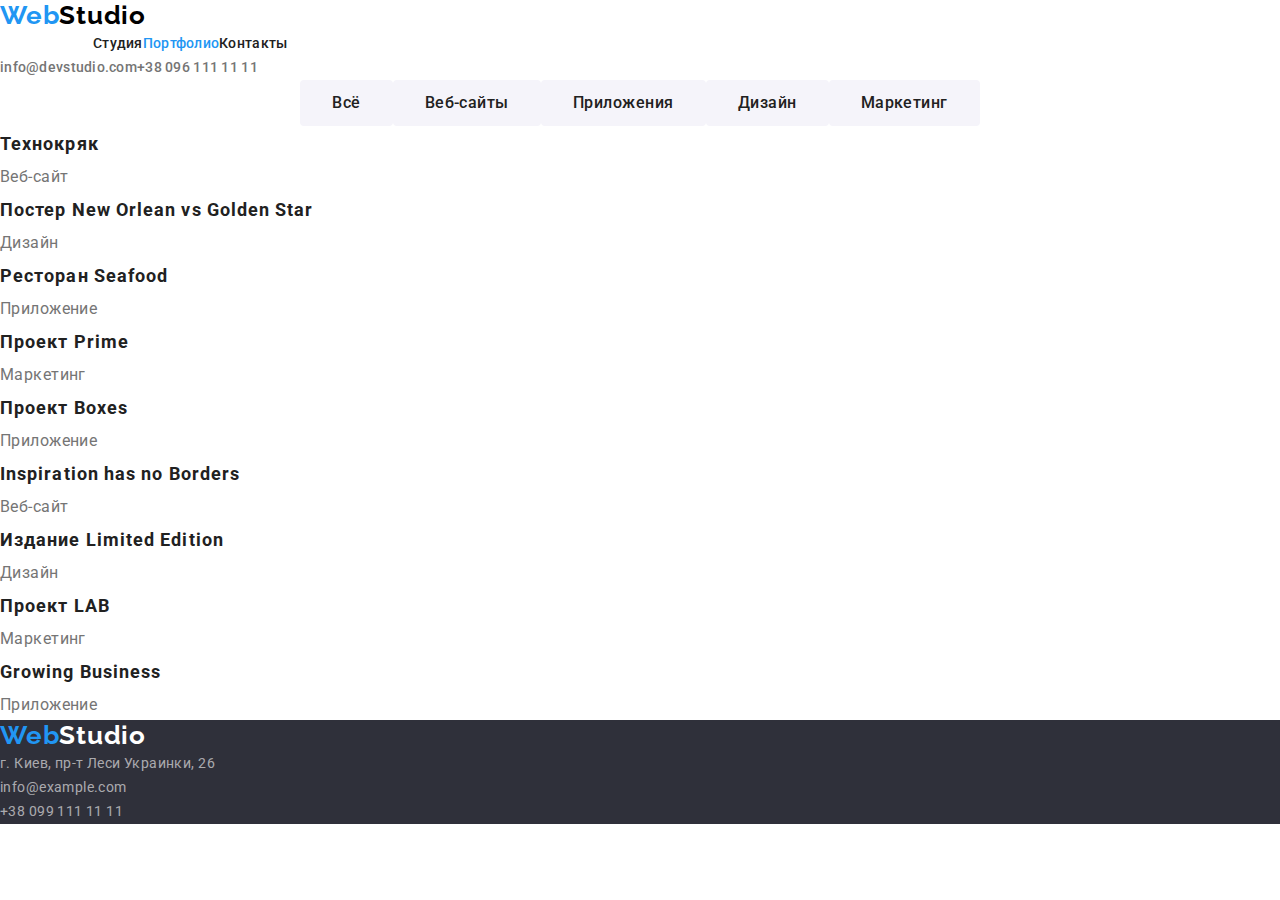
==== portfolio.html @ 2bc674ca "Add files via upload" ====
<!DOCTYPE html>
<html lang="en">
<head>
    <meta charset="UTF-8">
    <meta http-equiv="X-UA-Compatible" content="IE=edge">
    <meta name="viewport" content="width=device-width, initial-scale=1.0">
    <title>Document</title>
    <link rel="preconnect" href="https://fonts.googleapis.com">
    <link rel="preconnect" href="https://fonts.gstatic.com" crossorigin>
    <link href="https://fonts.googleapis.com/css2?family=Raleway:wght@700&family=Roboto:wght@400;500;700;900&display=swap" rel="stylesheet">
    <link rel="stylesheet" href="https://cdnjs.cloudflare.com/ajax/libs/modern-normalize/1.1.0/modern-normalize.min.css">
    <link rel="stylesheet" href="./css/style.css">
</head>
<body>
    <header class="page-header">
        <nav>
             <a href="./index.html" class="logo"><span class="accent">Web</span>Studio</a>
 
             <ul class="site-nav list">
                 <li><a class="link" href="./index.html">Студия</a></li>
                 <li><a class="link current" href="./portfolio.html">Портфолио</a></li>
                 <li><a class="link" href="">Контакты</a></li>
             </ul>
        </nav>
 
         <ul class="site-contacts list">
             <li><a href="" class="link">info@devstudio.com</a></li>
             <li><a href="" class="link">+38 096 111 11 11</a></li>
         </ul>
     </header>

     <main>
         <section>
            <h1 class="visually-hidden">Наши работы</h1>
            <ul class="filter-list list">
                <li><button class="button" type="button">Всё</button></li>
                <li><button class="button" type="button">Веб-сайты</button></li>
                <li><button class="button" type="button">Приложения</button></li>
                <li><button class="button" type="button">Дизайн</button></li>
                <li><button class="button" type="button">Маркетинг</button></li>
            </ul>
            
            <ul class="list">
                <li>
                    <img src="./images/img1.jpg" alt="">
                    <h2 class="title">Технокряк</h2>
                    <p class="text">Веб-сайт</p>
                </li>
                <li>
                    <img src="./images/img2.jpg" alt="">
                    <h2 class="title">Постер New Orlean vs Golden Star</h2>
                    <p class="text">Дизайн</p>
                </li>
                <li>
                    <img src="./images/img3.jpg" alt="">
                    <h2 class="title">Ресторан Seafood</h2>
                    <p class="text">Приложение</p>
                </li>
                <li>
                    <img src="./images/img4.jpg" alt="">
                    <h2 class="title">Проект Prime</h2>
                    <p class="text">Маркетинг</p>
                </li>
                <li>
                    <img src="./images/img5.jpg" alt="">
                    <h2 class="title">Проект Boxes</h2>
                    <p class="text">Приложение</p>
                </li>
                <li>
                    <img src="./images/img6.jpg" alt="">
                    <h2 class="title">Inspiration has no Borders</h2>
                    <p class="text">Веб-сайт</p>
                </li>
                <li>
                    <img src="./images/img7.jpg" alt="">
                    <h2 class="title">Издание Limited Edition</h2>
                    <p class="text">Дизайн</p>
                </li>
                <li>
                    <img src="./images/img8.jpg" alt="">
                    <h2 class="title">Проект LAB</h2>
                    <p class="text">Маркетинг</p>
                </li>
                <li>
                    <img src="./images/img9.jpg" alt="">
                    <h2 class="title">Growing Business</h2>
                    <p class="text">Приложение</p>
                </li>
            </ul>
         </section>

     </main>

     <footer class="footer">
        <a class="logo" href="./index.html"><span class="accent">Web</span>Studio</a>
        <address class="adress">
            <ul class="footer-list list">
                <li><a class="footer-link" href="">г. Киев, пр-т Леси Украинки, 26</a></li>
                <li><a class="footer-link" href="">info@example.com</a><br></li>
                <li><a class="footer-link" href="">+38 099 111 11 11</a></li>
            </ul>
        </address>
    </footer>
    
</body>
</html>
---- css/style.css ----
/* Цвет основного текста #757575 */
/* Вторичный цвет текста #212121 */
/* Фоновый белый  #FFFFFF*/
/* Фоновый серый  #F5F4FA*/
/* Фоновый чёрный  #2F303A*/
/* Акцент #2196F3 */

:root {
    --primery-text-color: #757575;
    --title-text-color: #212121;
    --accent-color: #2196F3;
    --primery-white-color: #fff;
}

body{
    color: var(--primery-text-color);
    background-color: var(--primery-white-color);

    font-family: Roboto, sans-serif;
    font-weight: 400;
    font-size: 14px;
    line-height: 1.71;
    letter-spacing: 0.03em;
}

.heading,
.caption-none {
    display: none;
}

 h1,
 h2,
 h3,
 p{
    margin: 0;
}

img {
    display: block;
}

ul {
    padding: 0;
}

.visually-hidden {
    position: absolute;
    width: 1px;
    height: 1px;
    margin: -1px;
    border: 0;
    padding: 0;
    white-space: normal;
    clip-path: inset(100%);
    clip: rect(0 0 0 0);
    overflow: hidden;
}

.container {
    /* display: flex; */
    width: 1200px;
    margin: 0 auto;
    padding: 0 15px;
    text-align: center;
    outline: 1px solid red;
}

.section-title {
    color: var(--title-text-color);
}

.list {
    list-style: none;
    margin: 0;
}

/* Header */

.page-header,
.logo {
    color:#000000;
    text-decoration: none;
}

.accent {
    color: var(--accent-color);
}

.logo {
    font-family: 'Raleway';
    font-weight: 700;
    font-size: 26px;
    line-height: 1.19;
    letter-spacing: 0.03em;
    }

/* Site nav */

.page-nav {
    display: flex;
    align-items: center;
}

.nav {
    display: flex;
}

.navigation {
    display: flex;
}

.site-nav {
    display: flex;
    margin-left: 93px;
}

.site-contacts {
    display: flex;
}

.site-nav .item + .item,
.site-contacts .item + .item{
    margin-left: 50px;
}

.site-contacts {
    margin-left: auto;
    padding-inline-start: 0px;
}

.site-nav .link {
    color: var(--title-text-color);
    text-decoration: none;

    font-weight: 500;
    font-size: 14px;
    line-height: 1.14;
    letter-spacing: 0.02em;    
}

.site-contacts .link {
    color: var(--primery-text-color);
    text-decoration: none;

    font-weight: 500;
    font-size: 14px;
    line-height: 1.14;
    letter-spacing: 0.02em;
}

.site-nav .link:hover,
.site-contacts .link:hover,
.site-nav .link:focus,
.site-contacts .link:focus {
    color: var(--accent-color);
}

.site-contacts,
.site-nav {
    margin-top: 0;
    margin-bottom: 0;
}

.site-nav .link.current {
color: var(--accent-color);
}

/* Hero */

.hero {
    padding-top: 200px;
    padding-bottom: 200px;
    padding-right: 80px;
    width: 1600px;
    height: 600px;

    color: var(--primery-white-color);
    background-color: #2F303A;
    text-align: center;
}

.hero-title {
    margin-left: auto;
    margin-right: auto;
    margin-bottom: 30px;
    width: 696px;

    font-weight: 900;
    font-size: 44px;
    line-height: 1.36;
    letter-spacing: 0.06em;
    text-transform: uppercase;
    text-align: center;
}

.button {
    padding: 10px 32px;
    border-radius: 4px;

    color: var(--primery-white-color);
    background-color: var(--accent-color);
    font-family: inherit;
    font-weight: 700;
    font-size: 16px;
    line-height: 1.88;

    text-align: center;
    letter-spacing: 0.06em;
}

.filter-list {
    display: flex;
    justify-content: center;
    margin-top: 0;
    margin-bottom: 0;
    padding-inline-start: 0px;
}

.filter-list .button {
    border: none;
    border-radius: 4px;
    color: var(--title-text-color);
    background-color: #F5F4FA;

    font-weight: 500;
    font-size: 16px;
    line-height: 1.62;
    letter-spacing: 0.03em;
}

/* .worcs-list .item {
    margin-left: 8px;
    margin-top: 57px;
    margin-bottom: 50px;
} */

.filter-list .item:first-child {
    margin-left: 0;
}

.filter-list .button:hover,
.filter-list .button:focus {
    color: var(--primery-white-color);
    background-color: var(--accent-color);
}

.list .title {
    color: var(--title-text-color);
    
    font-weight: 700;
    font-size: 18px;
    line-height: 2;
    letter-spacing: 0.06em;
}

.text {
    font-size: 16px;
    line-height: 1.88;
}

/* Section-caption */

.section-caption .list {
    display: flex;
    list-style: none;
}

.caption-list {
    display: flex;
    padding-top: 94px;
    padding-bottom: 94px;
}

.caption-list .item {
    width: 270px;
    margin-right: 30px;
    /* margin-top: 94px;
    margin-bottom: 94px; */
    text-align: left;
    
}

.caption-list .item:last-child {
    margin-right: 0;
}

.section-caption .section-title {
    margin-bottom: 10px;
    font-weight: 700;
    font-size: 14px;
    line-height: 1.14;
    letter-spacing: 0.03em;
    text-transform: uppercase;
    text-decoration: none;
}

/* Section-work */
.section-work .list {
    display: flex;
}

.section-work  .section-title {
    margin-bottom: 50px;
    font-weight: 700;
    font-size: 36px;
    line-height: 1.17;
    text-align: center;
    letter-spacing: 0.03em;
    }

.section-work-list .item{
    margin-right: 30px;
    margin-bottom: 94px;
} 

.section-work-list .item:last-child {
    margin-right: 0;
}

.works-list {
    display: flex;
    flex-wrap: wrap;
    margin: 0;
    padding-inline-start: 0px;
    justify-content: center;
} 

.works-list .item {
    width: 370px;
    margin: 15px 15px 30px 15px;
}

.works-list .item:nth-child(3n) {
    margin-right: 0;
}

/* .flex-item {
    width: 370px;
    margin: 15px;
} */

/* section-team */ 
.section-team-list {
    display: flex;
}

.section-team-list

.section-team {
    background-color: #F5F4FA;
}
.section-team  .section-title {
    font-weight: 700;
    font-size: 36px;
    line-height: 1.17;
    text-align: center;
    letter-spacing: 0.03em;
}

.section-title-name {
    color: var(--title-text-color);
    font-weight: 500;
    font-size: 16px;
    line-height: 1.19;

    letter-spacing: 0.03em;
}
.section-team-text {
    font-size: 16px;
    line-height: 1.19;

    letter-spacing: 0.03em;
}

.card-list {
    margin: 0;
}

/* Footer */

.footer,
.footer .logo {
    background-color: #2F303A;
    color: var(--primery-white-color);
}

.footer .logo {
    font-family: 'Raleway';
    font-weight: 700;
    font-size: 26px;
    line-height: 1.19;

    letter-spacing: 0.03em;
}

.adress {
    font-family: Roboto, sans-serif;
    font-style: normal;
    font-size: 14px;
    line-height: 1.71;

    letter-spacing: 0.03em;
    }

.footer-link {
    color: rgba(255, 255, 255, 0.6);
    text-decoration: none;
    font-size: 14px;
    line-height: 1.71;

    letter-spacing: 0.03em;
}
.footer-link:hover,
.footer-link:focus {
    color: var(--accent-color);
}
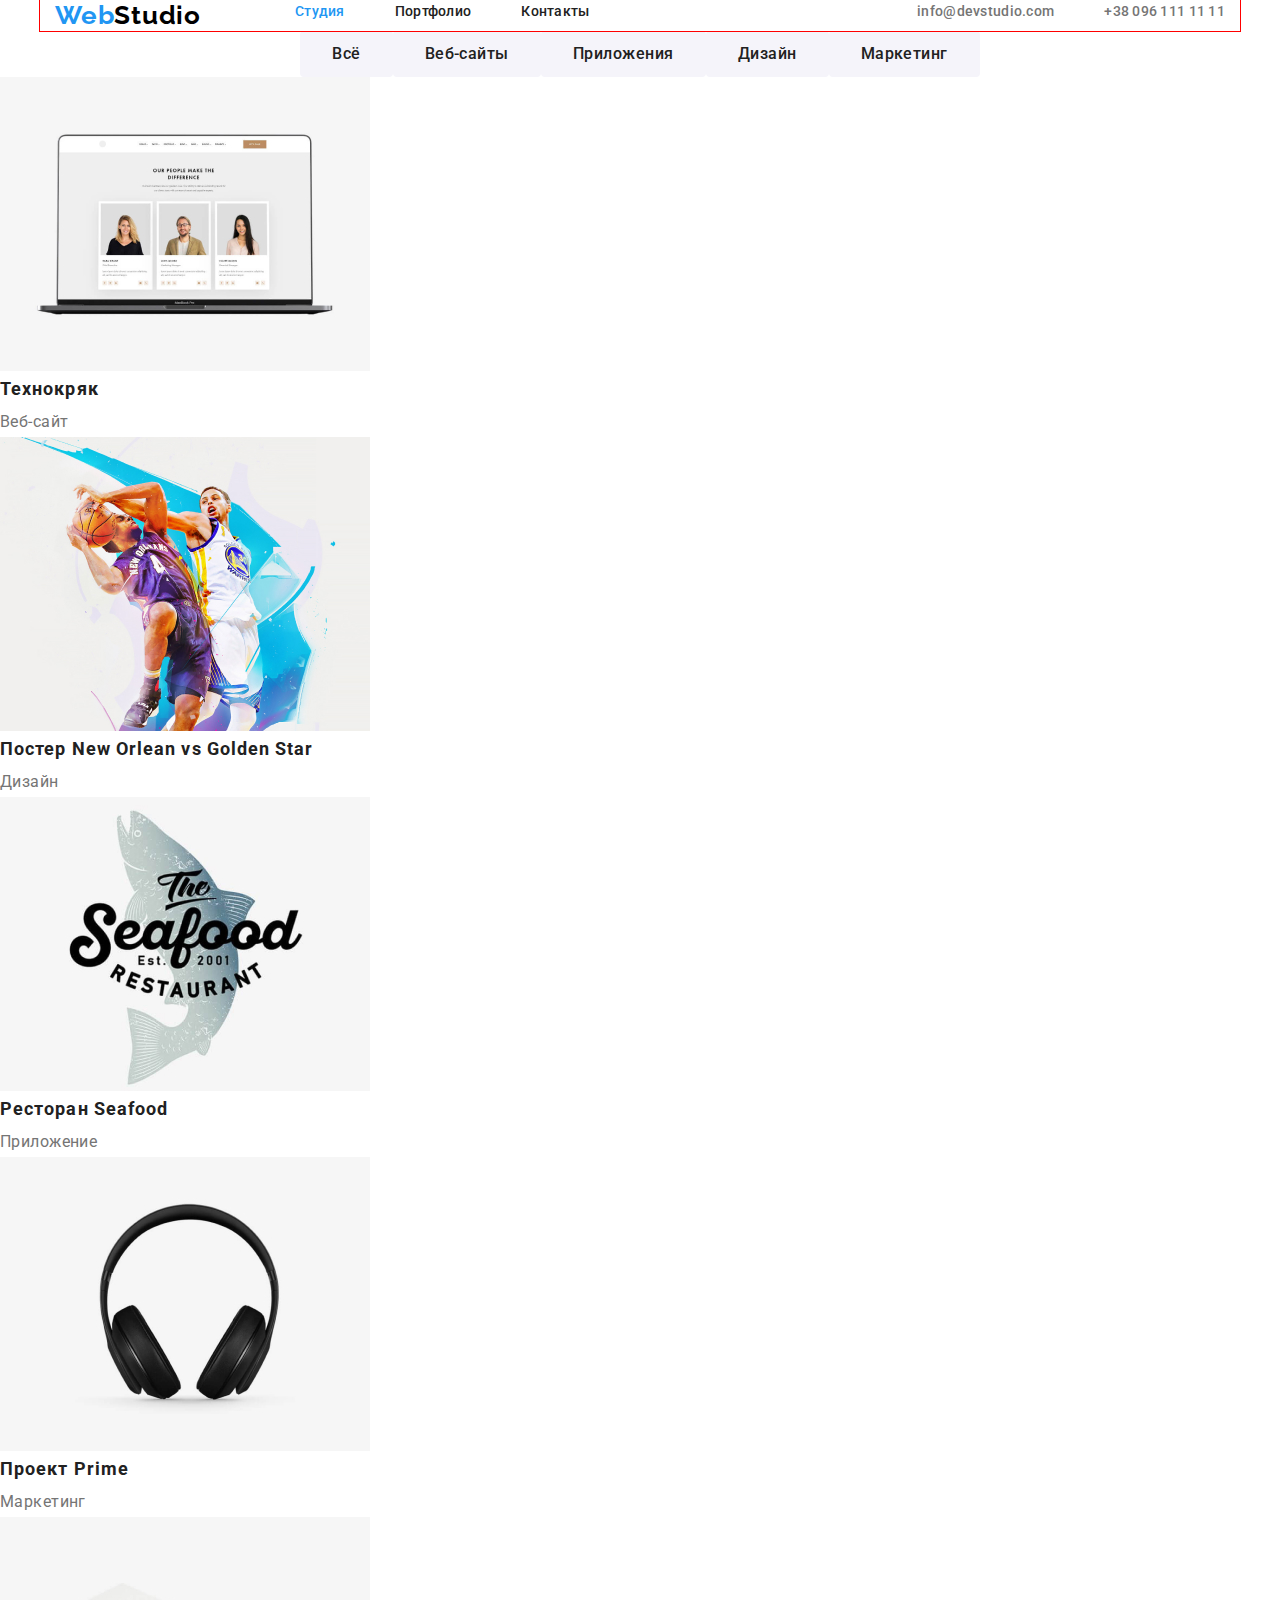
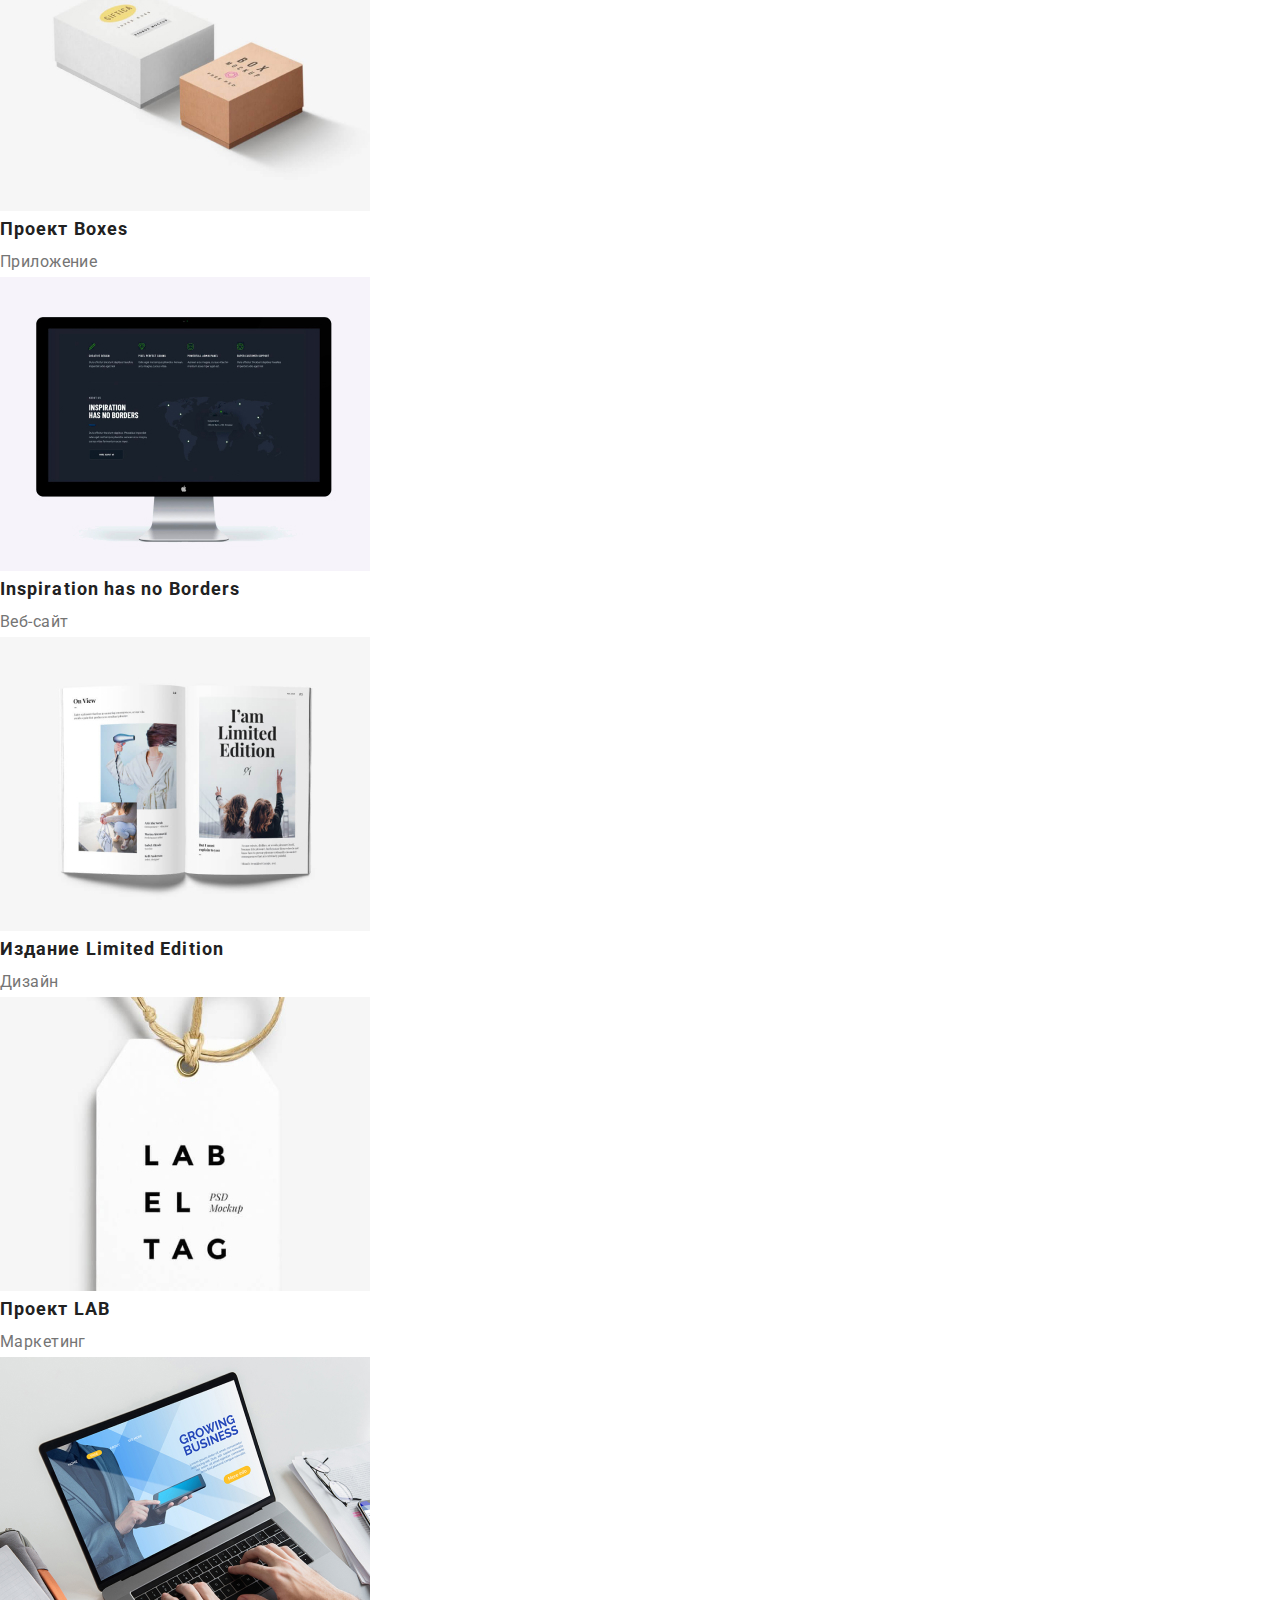
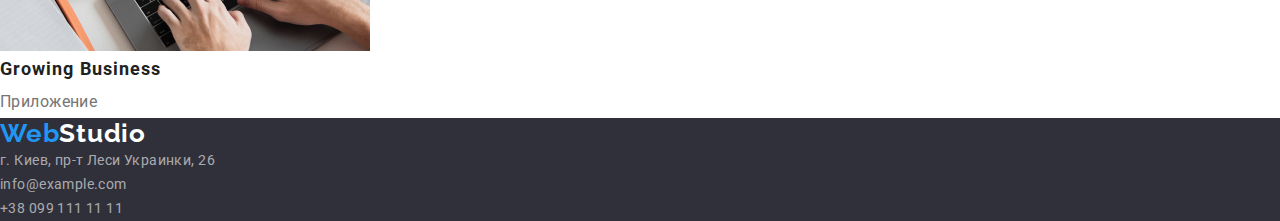
==== commit 149d9811: "Вносит изменения в разметку первой страници" ====
--- a/portfolio.html
+++ b/portfolio.html
@@ -1,5 +1,6 @@
 <!DOCTYPE html>
-<html lang="en">
+<html lang="ru">
+
 <head>
     <meta charset="UTF-8">
     <meta http-equiv="X-UA-Compatible" content="IE=edge">
@@ -7,27 +8,34 @@
     <title>Document</title>
     <link rel="preconnect" href="https://fonts.googleapis.com">
     <link rel="preconnect" href="https://fonts.gstatic.com" crossorigin>
-    <link href="https://fonts.googleapis.com/css2?family=Raleway:wght@700&family=Roboto:wght@400;500;700;900&display=swap" rel="stylesheet">
-    <link rel="stylesheet" href="https://cdnjs.cloudflare.com/ajax/libs/modern-normalize/1.1.0/modern-normalize.min.css">
+    <link
+        href="https://fonts.googleapis.com/css2?family=Raleway:wght@700&family=Roboto:wght@400;500;700;900&display=swap"
+        rel="stylesheet">
+    <link rel="stylesheet"
+        href="https://cdnjs.cloudflare.com/ajax/libs/modern-normalize/1.1.0/modern-normalize.min.css">
     <link rel="stylesheet" href="./css/style.css">
 </head>
+
 <body>
     <header class="page-header">
-        <nav>
-             <a href="./index.html" class="logo"><span class="accent">Web</span>Studio</a>
- 
-             <ul class="site-nav list">
-                 <li><a class="link" href="./index.html">Студия</a></li>
-                 <li><a class="link current" href="./portfolio.html">Портфолио</a></li>
-                 <li><a class="link" href="">Контакты</a></li>
-             </ul>
-        </nav>
- 
-         <ul class="site-contacts list">
-             <li><a href="" class="link">info@devstudio.com</a></li>
-             <li><a href="" class="link">+38 096 111 11 11</a></li>
-         </ul>
-     </header>
+        <div class="container">
+            <div class="navigation">
+                <nav class="nav">
+                    <a href="./index.html" class="logo"><span class="accent">Web</span>Studio</a>
+                    <ul class="site-nav list">
+                        <li class="item"><a class="link current" href="./index.html">Студия</a></li>
+                        <li class="item"><a class="link" href="./portfolio.html">Портфолио</a></li>
+                        <li class="item"><a class="link" href="">Контакты</a></li>
+                    </ul>
+                </nav>
+
+                <ul class="site-contacts list">
+                    <li class="item"><a href="" class="link">info@devstudio.com</a></li>
+                    <li class="item"><a href="" class="link">+38 096 111 11 11</a></li>
+                </ul>
+            </div>
+        </div>
+    </header>
 
      <main>
          <section>
--- a/css/style.css
+++ b/css/style.css
@@ -23,11 +23,6 @@
     letter-spacing: 0.03em;
 }
 
-.heading,
-.caption-none {
-    display: none;
-}
-
  h1,
  h2,
  h3,
@@ -41,6 +36,11 @@
 
 ul {
     padding: 0;
+}
+
+.heading,
+.caption-none {
+    display: none;
 }
 
 .visually-hidden {
@@ -57,12 +57,16 @@
 }
 
 .container {
-    /* display: flex; */
     width: 1200px;
     margin: 0 auto;
     padding: 0 15px;
     text-align: center;
     outline: 1px solid red;
+}
+
+main .container {
+    padding-top: 94px;
+    padding-bottom: 94px;
 }
 
 .section-title {
@@ -111,7 +115,7 @@
 
 .site-nav {
     display: flex;
-    margin-left: 93px;
+    margin-left: 94px;
 }
 
 .site-contacts {
@@ -171,8 +175,6 @@
     padding-top: 200px;
     padding-bottom: 200px;
     padding-right: 80px;
-    width: 1600px;
-    height: 600px;
 
     color: var(--primery-white-color);
     background-color: #2F303A;
@@ -267,15 +269,11 @@
 
 .caption-list {
     display: flex;
-    padding-top: 94px;
-    padding-bottom: 94px;
 }
 
 .caption-list .item {
     width: 270px;
     margin-right: 30px;
-    /* margin-top: 94px;
-    margin-bottom: 94px; */
     text-align: left;
     
 }
@@ -295,6 +293,7 @@
 }
 
 /* Section-work */
+
 .section-work .list {
     display: flex;
 }
@@ -308,13 +307,8 @@
     letter-spacing: 0.03em;
     }
 
-.section-work-list .item{
+.section-work-list .item:not(:last-child) {
     margin-right: 30px;
-    margin-bottom: 94px;
-} 
-
-.section-work-list .item:last-child {
-    margin-right: 0;
 }
 
 .works-list {
@@ -334,21 +328,16 @@
     margin-right: 0;
 }
 
-/* .flex-item {
-    width: 370px;
-    margin: 15px;
-} */
-
-/* section-team */ 
-.section-team-list {
-    display: flex;
-}
-
-.section-team-list
+/* Section-team */ 
 
 .section-team {
     background-color: #F5F4FA;
 }
+
+.section-team-list {
+    display: flex;
+}
+
 .section-team  .section-title {
     font-weight: 700;
     font-size: 36px;
@@ -385,6 +374,7 @@
 }
 
 .footer .logo {
+    text-align: left;
     font-family: 'Raleway';
     font-weight: 700;
     font-size: 26px;
@@ -394,6 +384,7 @@
 }
 
 .adress {
+    text-align: left;
     font-family: Roboto, sans-serif;
     font-style: normal;
     font-size: 14px;
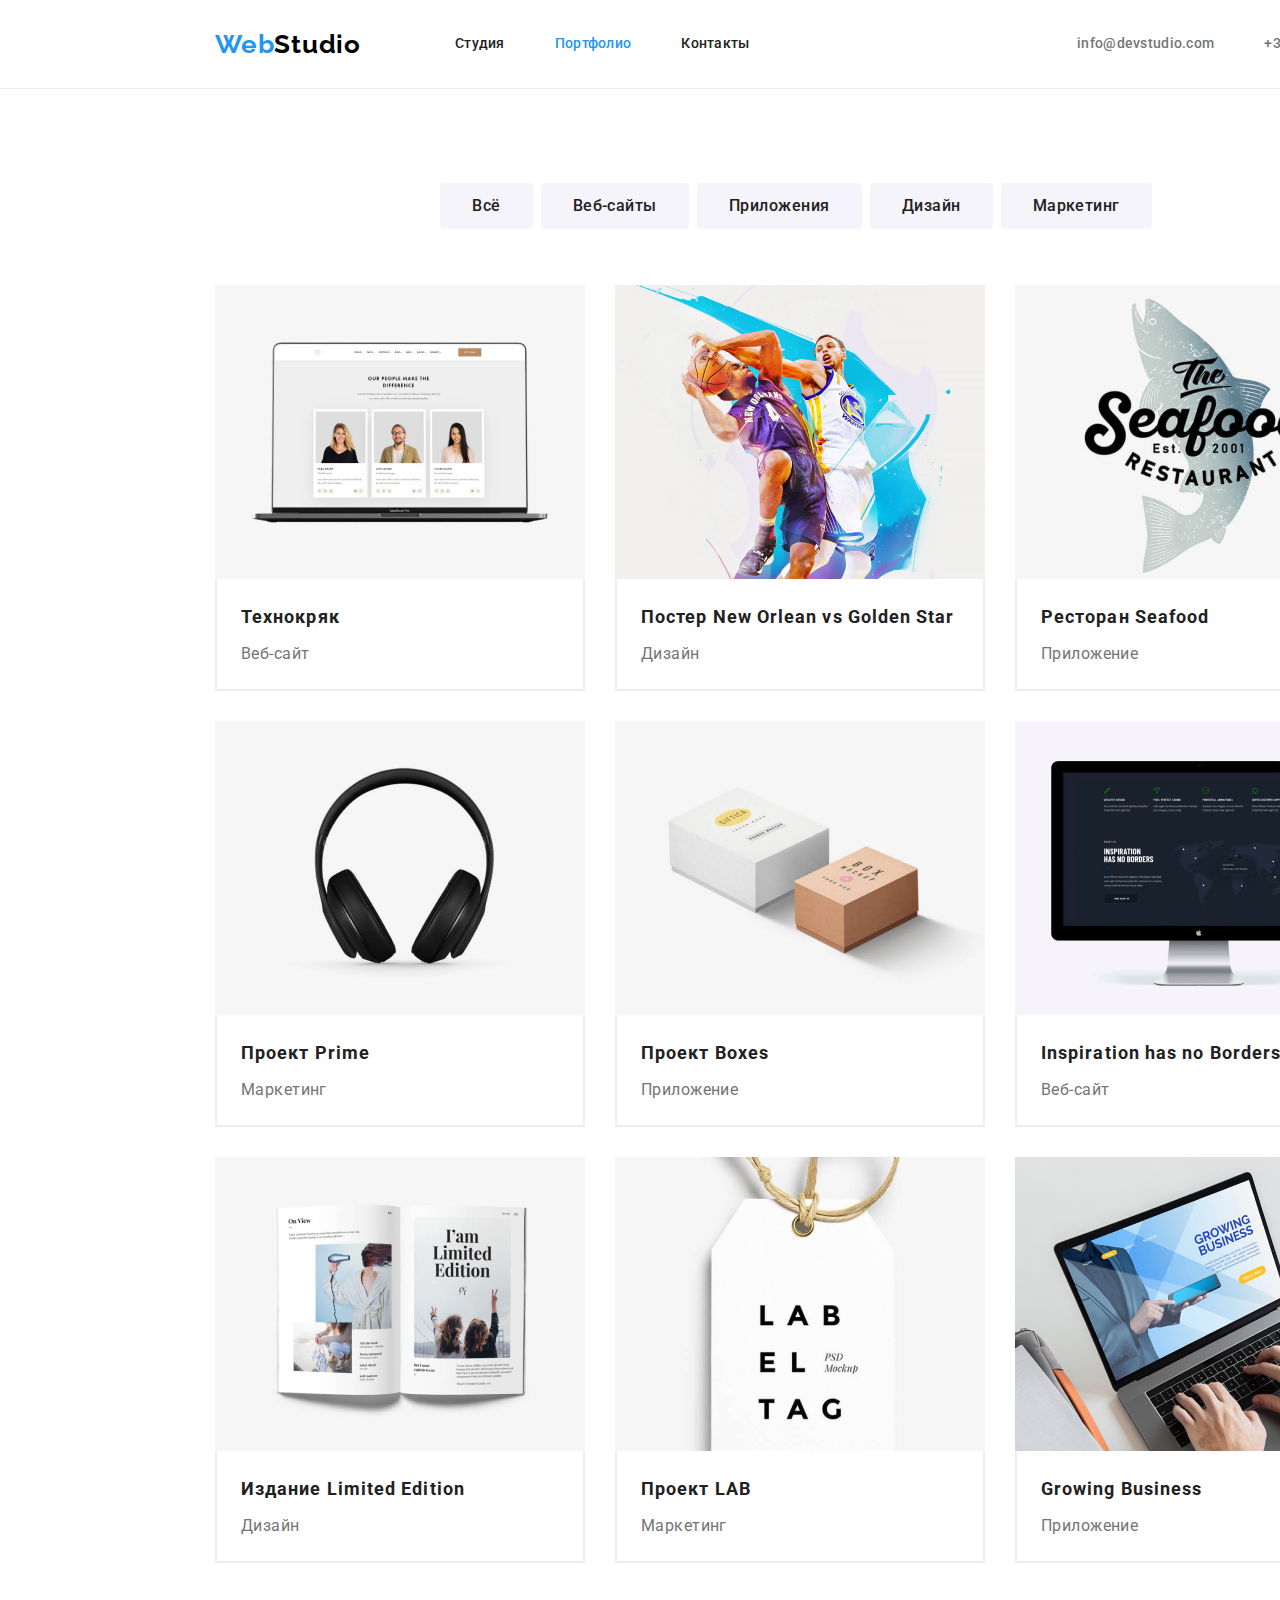
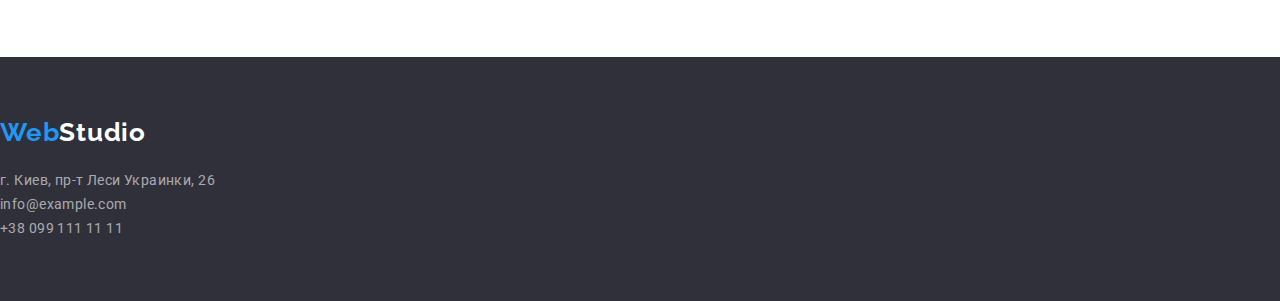
==== commit cbac885f: "Добавляет окончательные стили" ====
--- a/portfolio.html
+++ b/portfolio.html
@@ -23,8 +23,8 @@
                 <nav class="nav">
                     <a href="./index.html" class="logo"><span class="accent">Web</span>Studio</a>
                     <ul class="site-nav list">
-                        <li class="item"><a class="link current" href="./index.html">Студия</a></li>
-                        <li class="item"><a class="link" href="./portfolio.html">Портфолио</a></li>
+                        <li class="item"><a class="link" href="./index.html">Студия</a></li>
+                        <li class="item"><a class="link current" href="./portfolio.html">Портфолио</a></li>
                         <li class="item"><a class="link" href="">Контакты</a></li>
                     </ul>
                 </nav>
@@ -39,62 +39,82 @@
 
      <main>
          <section>
-            <h1 class="visually-hidden">Наши работы</h1>
-            <ul class="filter-list list">
-                <li><button class="button" type="button">Всё</button></li>
-                <li><button class="button" type="button">Веб-сайты</button></li>
-                <li><button class="button" type="button">Приложения</button></li>
-                <li><button class="button" type="button">Дизайн</button></li>
-                <li><button class="button" type="button">Маркетинг</button></li>
-            </ul>
-            
-            <ul class="list">
-                <li>
-                    <img src="./images/img1.jpg" alt="">
-                    <h2 class="title">Технокряк</h2>
-                    <p class="text">Веб-сайт</p>
-                </li>
-                <li>
-                    <img src="./images/img2.jpg" alt="">
-                    <h2 class="title">Постер New Orlean vs Golden Star</h2>
-                    <p class="text">Дизайн</p>
-                </li>
-                <li>
-                    <img src="./images/img3.jpg" alt="">
-                    <h2 class="title">Ресторан Seafood</h2>
-                    <p class="text">Приложение</p>
-                </li>
-                <li>
-                    <img src="./images/img4.jpg" alt="">
-                    <h2 class="title">Проект Prime</h2>
-                    <p class="text">Маркетинг</p>
-                </li>
-                <li>
-                    <img src="./images/img5.jpg" alt="">
-                    <h2 class="title">Проект Boxes</h2>
-                    <p class="text">Приложение</p>
-                </li>
-                <li>
-                    <img src="./images/img6.jpg" alt="">
-                    <h2 class="title">Inspiration has no Borders</h2>
-                    <p class="text">Веб-сайт</p>
-                </li>
-                <li>
-                    <img src="./images/img7.jpg" alt="">
-                    <h2 class="title">Издание Limited Edition</h2>
-                    <p class="text">Дизайн</p>
-                </li>
-                <li>
-                    <img src="./images/img8.jpg" alt="">
-                    <h2 class="title">Проект LAB</h2>
-                    <p class="text">Маркетинг</p>
-                </li>
-                <li>
-                    <img src="./images/img9.jpg" alt="">
-                    <h2 class="title">Growing Business</h2>
-                    <p class="text">Приложение</p>
-                </li>
-            </ul>
+            <div class="container">
+                <h1 class="visually-hidden">Наши работы</h1>
+                <ul class="filter-list list">
+                    <li><button class="button" type="button">Всё</button></li>
+                    <li><button class="button" type="button">Веб-сайты</button></li>
+                    <li><button class="button" type="button">Приложения</button></li>
+                    <li><button class="button" type="button">Дизайн</button></li>
+                    <li><button class="button" type="button">Маркетинг</button></li>
+                </ul>
+                
+                <ul class="works-list list">
+                    <li class="card">
+                        <img src="./images/img1.jpg" alt="">
+                        <div class="works-list-text">
+                            <h2 class="title">Технокряк</h2>
+                            <p class="text">Веб-сайт</p>
+                        </div>
+                    </li>
+                    <li class="card">
+                        <img src="./images/img2.jpg" alt="">
+                        <div class="works-list-text">
+                            <h2 class="title">Постер New Orlean vs Golden Star</h2>
+                            <p class="text">Дизайн</p>
+                        </div>
+                    </li>
+                    <li class="card">
+                        <img src="./images/img3.jpg" alt="">
+                        <div class="works-list-text">
+                            <h2 class="title">Ресторан Seafood</h2>
+                            <p class="text">Приложение</p>
+                        </div>
+                    </li>
+                    <li class="card">
+                        <img src="./images/img4.jpg" alt="">
+                        <div class="works-list-text">
+                            <h2 class="title">Проект Prime</h2>
+                            <p class="text">Маркетинг</p>
+                        </div>
+                    </li>
+                    <li class="card">
+                        <img src="./images/img5.jpg" alt="">
+                        <div class="works-list-text">
+                            <h2 class="title">Проект Boxes</h2>
+                            <p class="text">Приложение</p>
+                        </div>
+                    </li>
+                    <li class="card">
+                        <img src="./images/img6.jpg" alt="">
+                        <div class="works-list-text">
+                            <h2 class="title">Inspiration has no Borders</h2>
+                            <p class="text">Веб-сайт</p>
+                        </div>
+                    </li>
+                    <li class="card">
+                        <img src="./images/img7.jpg" alt="">
+                        <div class="works-list-text">
+                            <h2 class="title">Издание Limited Edition</h2>
+                            <p class="text">Дизайн</p>
+                        </div>
+                    </li>
+                    <li class="card">
+                        <img src="./images/img8.jpg" alt="">
+                        <div class="works-list-text">
+                            <h2 class="title">Проект LAB</h2>
+                            <p class="text">Маркетинг</p>
+                        </div>
+                    </li>
+                    <li class="card">
+                        <img src="./images/img9.jpg" alt="">
+                        <div class="works-list-text">
+                            <h2 class="title">Growing Business</h2>
+                            <p class="text">Приложение</p>
+                        </div>
+                    </li>
+                </ul>
+            </div>
          </section>
 
      </main>
--- a/css/style.css
+++ b/css/style.css
@@ -13,6 +13,7 @@
 }
 
 body{
+    width: 1600px;
     color: var(--primery-text-color);
     background-color: var(--primery-white-color);
 
@@ -61,7 +62,7 @@
     margin: 0 auto;
     padding: 0 15px;
     text-align: center;
-    outline: 1px solid red;
+    /* outline: 1px solid red; */
 }
 
 main .container {
@@ -79,6 +80,10 @@
 }
 
 /* Header */
+
+.page-header {
+    border-bottom: 1px solid #ECECEC;
+}
 
 .page-header,
 .logo {
@@ -100,17 +105,19 @@
 
 /* Site nav */
 
-.page-nav {
+.nav {
     display: flex;
     align-items: center;
 }
 
-.nav {
-    display: flex;
+.nav .item {
+    padding-top: 32px;
+    padding-bottom: 32px;
 }
 
 .navigation {
     display: flex;
+    align-items: center;
 }
 
 .site-nav {
@@ -219,6 +226,8 @@
 }
 
 .filter-list .button {
+    margin-right: 8px;
+    margin-bottom: 56px;
     border: none;
     border-radius: 4px;
     color: var(--title-text-color);
@@ -230,14 +239,8 @@
     letter-spacing: 0.03em;
 }
 
-/* .worcs-list .item {
-    margin-left: 8px;
-    margin-top: 57px;
-    margin-bottom: 50px;
-} */
-
-.filter-list .item:first-child {
-    margin-left: 0;
+.filter-list .button:last-child {
+    margin-right: ;
 }
 
 .filter-list .button:hover,
@@ -294,6 +297,10 @@
 
 /* Section-work */
 
+.section-work .container {
+    padding-top: 0;
+}
+
 .section-work .list {
     display: flex;
 }
@@ -319,6 +326,23 @@
     justify-content: center;
 } 
 
+.works-list .title {
+    margin-bottom: 4px;
+}
+
+.works-list .card {
+    margin-right: 30px;
+    margin-bottom: 30px;
+}
+
+.works-list .card:nth-child(3n) {
+    margin-right: 0;
+}
+
+.works-list .card:nth-child(n+7) {
+    margin-bottom: 0;
+}
+
 .works-list .item {
     width: 370px;
     margin: 15px 15px 30px 15px;
@@ -328,6 +352,14 @@
     margin-right: 0;
 }
 
+.works-list-text {
+    padding: 20px 24px;
+    border-right: 2px solid #EEEEEE;
+    border-left: 2px solid #EEEEEE;
+    border-bottom: 2px solid #EEEEEE;
+    text-align: left;
+}
+
 /* Section-team */ 
 
 .section-team {
@@ -338,7 +370,16 @@
     display: flex;
 }
 
+.section-team-list .item:not(:last-child){
+    margin-right: 30px;
+}
+
+.section-team-list .item {
+    border: #2196F3;
+}
+
 .section-team  .section-title {
+    margin-bottom: 50px;
     font-weight: 700;
     font-size: 36px;
     line-height: 1.17;
@@ -347,6 +388,7 @@
 }
 
 .section-title-name {
+    margin-top: 30px;
     color: var(--title-text-color);
     font-weight: 500;
     font-size: 16px;
@@ -355,10 +397,16 @@
     letter-spacing: 0.03em;
 }
 .section-team-text {
+    margin-top: 10px;
     font-size: 16px;
     line-height: 1.19;
-
-    letter-spacing: 0.03em;
+    letter-spacing: 0.03em;
+}
+
+.item-text {
+    border-right: 1px solid red;
+    border-left: 1px solid red;
+    border-bottom: 1px solid red;
 }
 
 .card-list {
@@ -366,6 +414,19 @@
 }
 
 /* Footer */
+
+.footer {
+    padding-top: 60px;
+    padding-bottom: 60px;
+}
+
+.footer-list {
+    margin-top: 20px;
+}
+
+.footer-link {
+    margin-bottom: 9px;
+}
 
 .footer,
 .footer .logo {
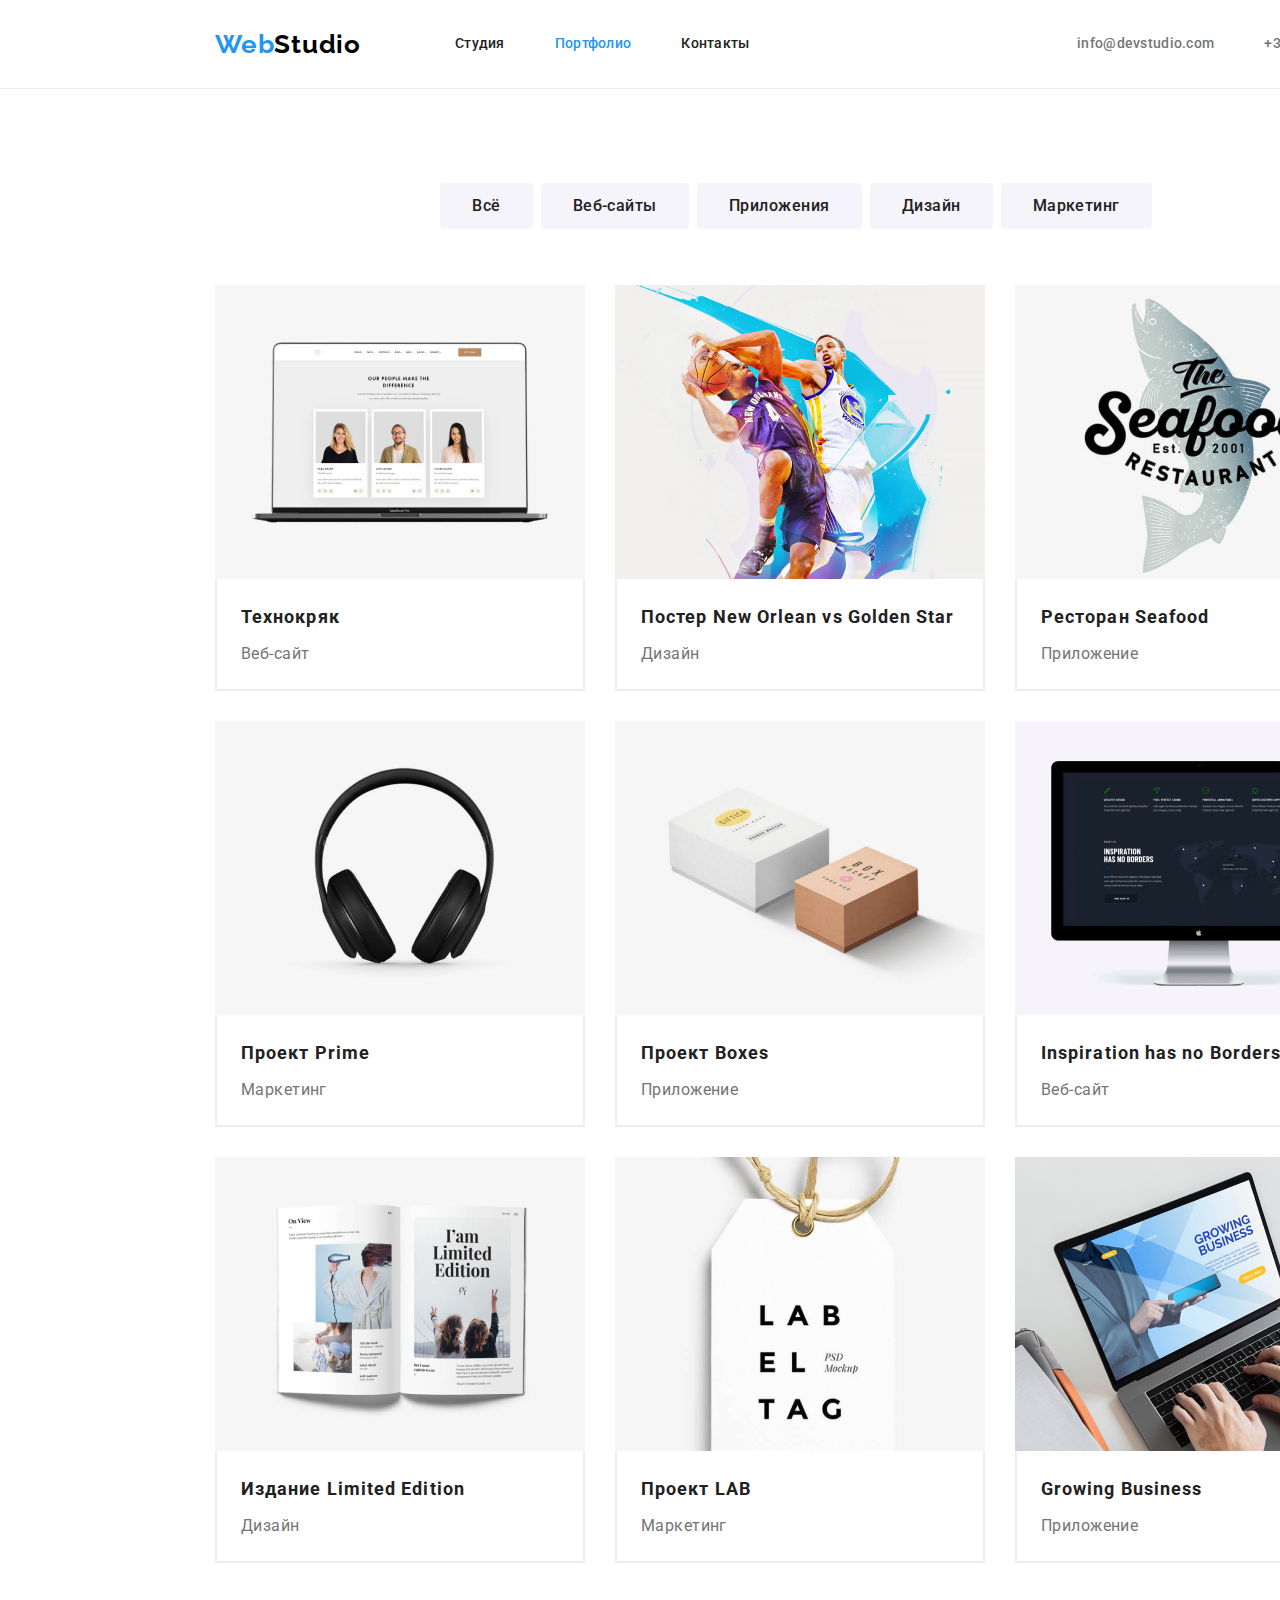
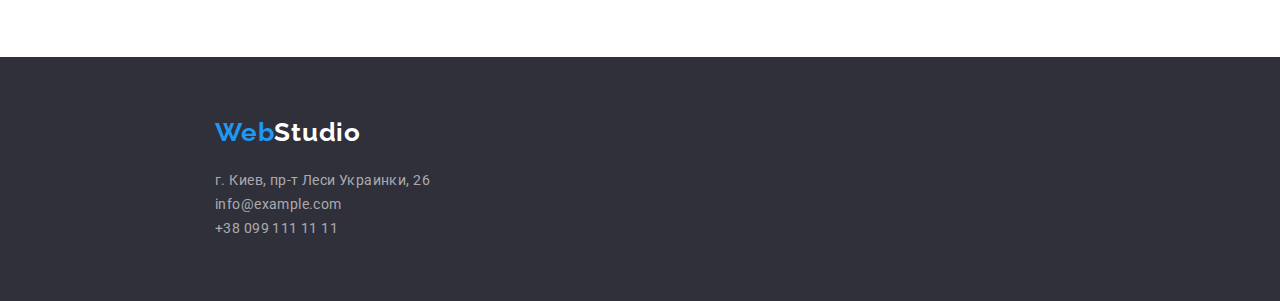
==== commit ae61035a: "Финишные изменения" ====
--- a/portfolio.html
+++ b/portfolio.html
@@ -51,63 +51,63 @@
                 
                 <ul class="works-list list">
                     <li class="card">
-                        <img src="./images/img1.jpg" alt="">
+                        <img src="./images/img1.jpg" alt="Веб-сайт">
                         <div class="works-list-text">
                             <h2 class="title">Технокряк</h2>
                             <p class="text">Веб-сайт</p>
                         </div>
                     </li>
                     <li class="card">
-                        <img src="./images/img2.jpg" alt="">
+                        <img src="./images/img2.jpg" alt="Дизайн">
                         <div class="works-list-text">
                             <h2 class="title">Постер New Orlean vs Golden Star</h2>
                             <p class="text">Дизайн</p>
                         </div>
                     </li>
                     <li class="card">
-                        <img src="./images/img3.jpg" alt="">
+                        <img src="./images/img3.jpg" alt="Приложение">
                         <div class="works-list-text">
                             <h2 class="title">Ресторан Seafood</h2>
                             <p class="text">Приложение</p>
                         </div>
                     </li>
                     <li class="card">
-                        <img src="./images/img4.jpg" alt="">
+                        <img src="./images/img4.jpg" alt="Маркетин">
                         <div class="works-list-text">
                             <h2 class="title">Проект Prime</h2>
                             <p class="text">Маркетинг</p>
                         </div>
                     </li>
                     <li class="card">
-                        <img src="./images/img5.jpg" alt="">
+                        <img src="./images/img5.jpg" alt=">Приложение">
                         <div class="works-list-text">
                             <h2 class="title">Проект Boxes</h2>
                             <p class="text">Приложение</p>
                         </div>
                     </li>
                     <li class="card">
-                        <img src="./images/img6.jpg" alt="">
+                        <img src="./images/img6.jpg" alt="Веб-сайт">
                         <div class="works-list-text">
                             <h2 class="title">Inspiration has no Borders</h2>
                             <p class="text">Веб-сайт</p>
                         </div>
                     </li>
                     <li class="card">
-                        <img src="./images/img7.jpg" alt="">
+                        <img src="./images/img7.jpg" alt="Дизайн">
                         <div class="works-list-text">
                             <h2 class="title">Издание Limited Edition</h2>
                             <p class="text">Дизайн</p>
                         </div>
                     </li>
                     <li class="card">
-                        <img src="./images/img8.jpg" alt="">
+                        <img src="./images/img8.jpg" alt="Маркетинг">
                         <div class="works-list-text">
                             <h2 class="title">Проект LAB</h2>
                             <p class="text">Маркетинг</p>
                         </div>
                     </li>
                     <li class="card">
-                        <img src="./images/img9.jpg" alt="">
+                        <img src="./images/img9.jpg" alt="Приложение">
                         <div class="works-list-text">
                             <h2 class="title">Growing Business</h2>
                             <p class="text">Приложение</p>
@@ -119,15 +119,17 @@
 
      </main>
 
-     <footer class="footer">
-        <a class="logo" href="./index.html"><span class="accent">Web</span>Studio</a>
-        <address class="adress">
+    <footer class="footer">
+        <div class="container">
+            <address class="adress"></address>
+            <a class="logo" href="./index.html"><span class="accent">Web</span>Studio</a>
             <ul class="footer-list list">
                 <li><a class="footer-link" href="">г. Киев, пр-т Леси Украинки, 26</a></li>
-                <li><a class="footer-link" href="">info@example.com</a><br></li>
-                <li><a class="footer-link" href="">+38 099 111 11 11</a></li>
+                <li><a class="footer-link" href="mailto:info@example.com">info@example.com</a><br></li>
+                <li><a class="footer-link" href="tel:+380991111111">+38 099 111 11 11</a></li>
             </ul>
-        </address>
+            </address>
+        </div>
     </footer>
     
 </body>
--- a/css/style.css
+++ b/css/style.css
@@ -61,8 +61,6 @@
     width: 1200px;
     margin: 0 auto;
     padding: 0 15px;
-    text-align: center;
-    /* outline: 1px solid red; */
 }
 
 main .container {
@@ -363,6 +361,7 @@
 /* Section-team */ 
 
 .section-team {
+    text-align: center;
     background-color: #F5F4FA;
 }
 
@@ -393,7 +392,6 @@
     font-weight: 500;
     font-size: 16px;
     line-height: 1.19;
-
     letter-spacing: 0.03em;
 }
 .section-team-text {
@@ -444,7 +442,7 @@
     letter-spacing: 0.03em;
 }
 
-.adress {
+.footer .adress {
     text-align: left;
     font-family: Roboto, sans-serif;
     font-style: normal;
